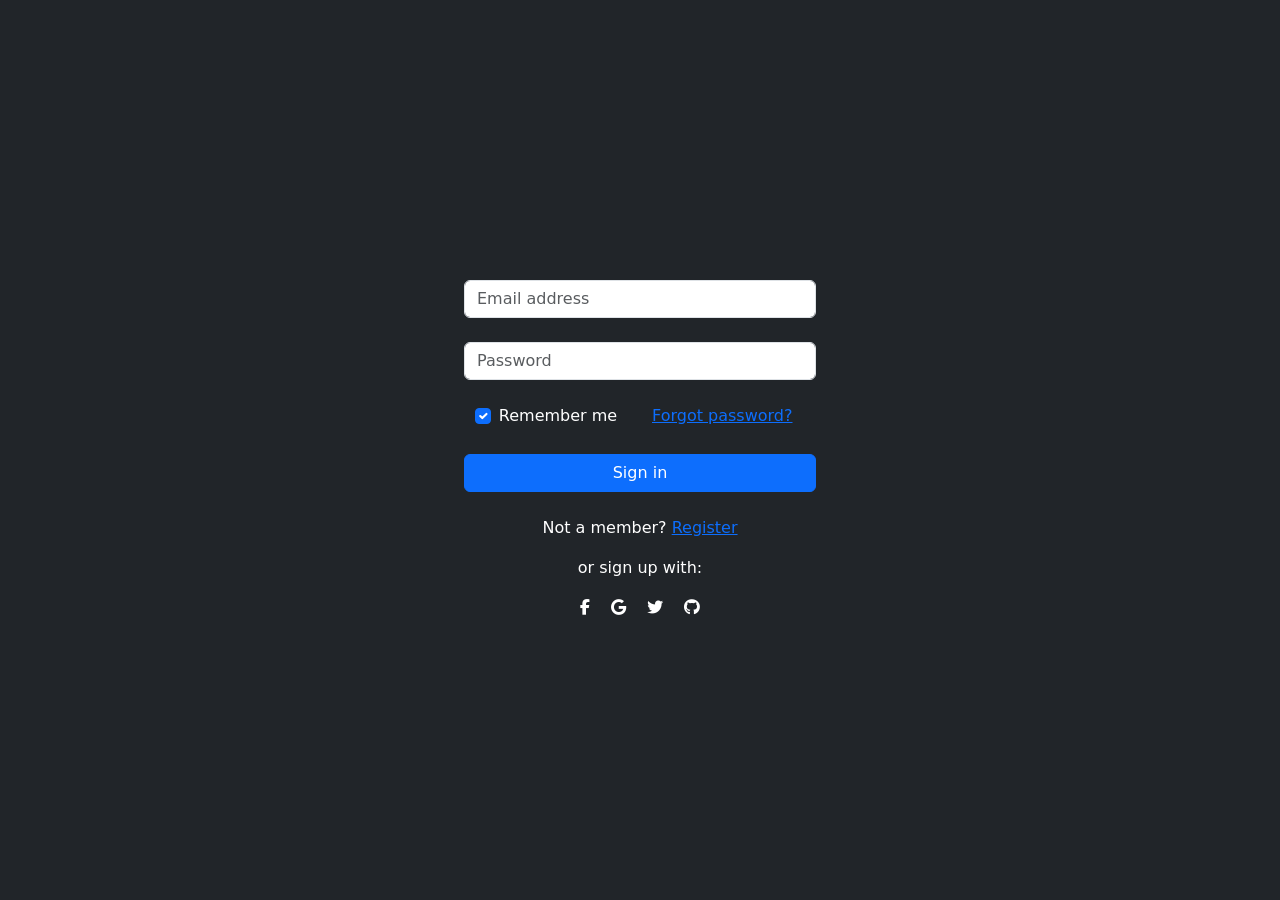
==== index.html @ 9d4346fe "Add files via upload" ====
<!doctype html>
<html lang="en" data-bs-theme="light">
    <head>
        <title>Title</title>
        <!-- Required meta tags -->
        <meta charset="utf-8" />
        <meta name="viewport" content="width=device-width, initial-scale=1" />

        <!-- Bootstrap CSS v5.3.8 -->
        <link
            href="https://cdn.jsdelivr.net/npm/bootstrap@5.3.8/dist/css/bootstrap.min.css"
            rel="stylesheet"
            integrity="sha384-sRIl4kxILFvY47J16cr9ZwB07vP4J8+LH7qKQnuqkuIAvNWLzeN8tE5YBujZqJLB"
            crossorigin="anonymous"
        />
        <link rel="stylesheet" href="https://cdnjs.cloudflare.com/ajax/libs/font-awesome/6.5.0/css/all.min.css">
    </head>

<body class="d-flex justify-content-center align-items-center vh-100 bg-dark" >

<form class="p-4 text-white" style="max-width: 400px; width: 100%;" action="backend/login.php" method="POST">

  <div class="mb-4">
    <input type="text" name="usuario" class="form-control" placeholder="Email address" />
  </div>

  <div class="mb-4">
    <input type="password" name="password" class="form-control" placeholder="Password" />
  </div>

  <div class="row mb-4">
    <div class="col d-flex justify-content-center">
      <div class="form-check">
        <input class="form-check-input" type="checkbox" checked />
        <label class="form-check-label"> Remember me </label>
      </div>
    </div>

    <div class="col">
      <a href="#">Forgot password?</a>
    </div>
  </div>

  <button type="submit" class="btn btn-primary w-100 mb-4">Sign in</button>

  <div class="text-center">
    <p>Not a member? <a href="prueba.html">Register</a></p>
    <p>or sign up with:</p>

    <i class="fab fa-facebook-f mx-2"></i>
    <i class="fab fa-google mx-2"></i>
    <i class="fab fa-twitter mx-2"></i>
    <i class="fab fa-github mx-2"></i>
  </div>

</form>


        <script
            src="https://cdn.jsdelivr.net/npm/bootstrap@5.3.8/dist/js/bootstrap.bundle.min.js"
            integrity="sha384-FKyoEForCGlyvwx9Hj09JcYn3nv7wiPVlz7YYwJrWVcXK/BmnVDxM+D2scQbITxI"
            crossorigin="anonymous"
        ></script>
    </body>
</html>
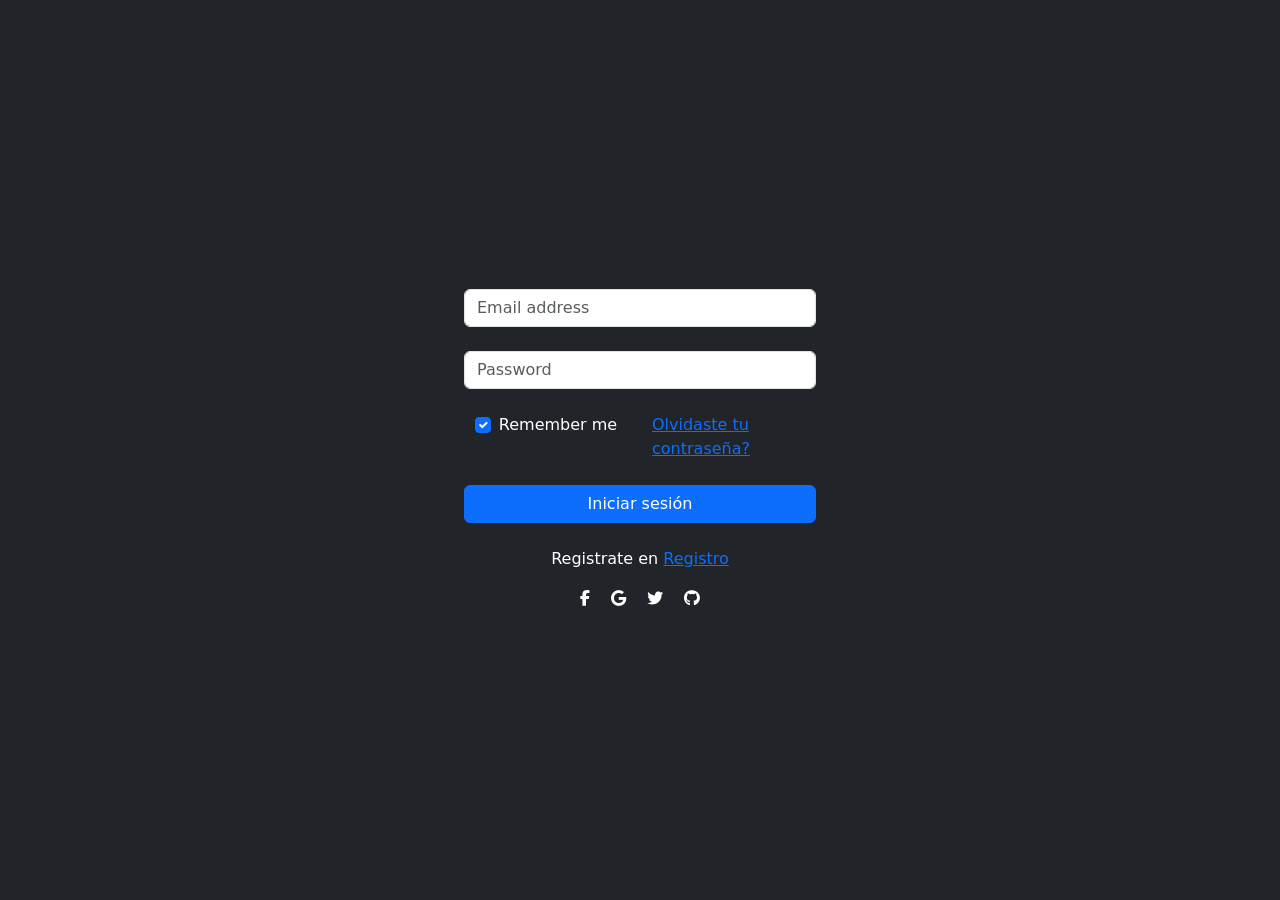
==== commit d873930d: "Translate login form text to Spanish Updated text in the login form and button labels to Spanish." ====
--- a/index.html
+++ b/index.html
@@ -37,15 +37,15 @@
     </div>
 
     <div class="col">
-      <a href="#">Forgot password?</a>
+      <a href="#">Olvidaste tu contraseña?</a>
     </div>
   </div>
 
-  <button type="submit" class="btn btn-primary w-100 mb-4">Sign in</button>
+  <button type="submit" class="btn btn-primary w-100 mb-4">Iniciar sesión</button>
 
   <div class="text-center">
-    <p>Not a member? <a href="prueba.html">Register</a></p>
-    <p>or sign up with:</p>
+    <p>Registrate en <a href="registro.html">Registro</a></p>
+    <p></p>
 
     <i class="fab fa-facebook-f mx-2"></i>
     <i class="fab fa-google mx-2"></i>
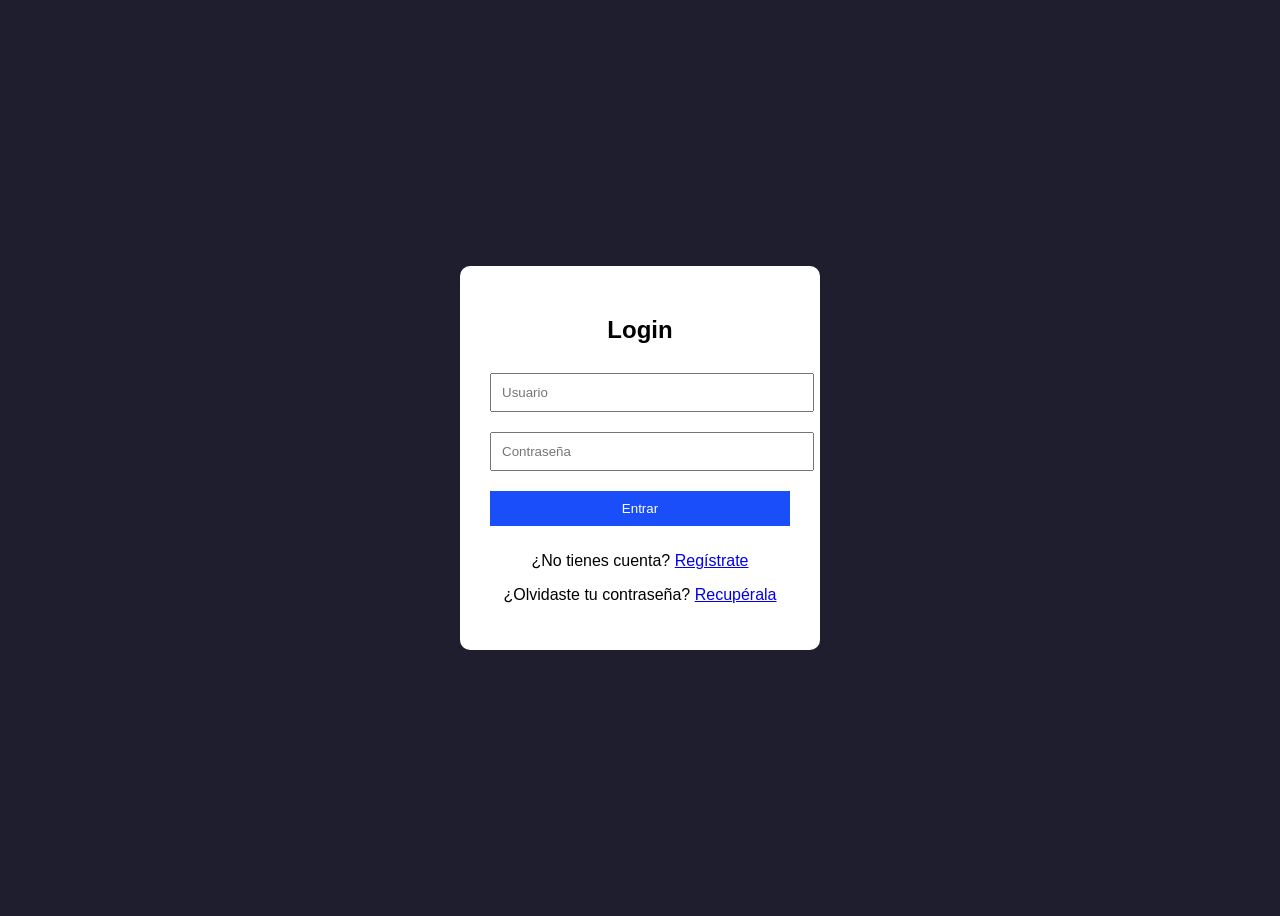
==== commit 0141c80f: "Refactor login form in index.html" ====
--- a/index.html
+++ b/index.html
@@ -1,65 +1,26 @@
-<!doctype html>
-<html lang="en" data-bs-theme="light">
-    <head>
-        <title>Title</title>
-        <!-- Required meta tags -->
-        <meta charset="utf-8" />
-        <meta name="viewport" content="width=device-width, initial-scale=1" />
+<!DOCTYPE html>
+<html lang="en">
+<head>
+    <meta charset="UTF-8">
+    <meta name="viewport" content="width=device-width, initial-scale=1.0">
+    <title>Login</title>
+    <link rel="stylesheet" href="css/styles.css">
+</head>
+<body>
 
-        <!-- Bootstrap CSS v5.3.8 -->
-        <link
-            href="https://cdn.jsdelivr.net/npm/bootstrap@5.3.8/dist/css/bootstrap.min.css"
-            rel="stylesheet"
-            integrity="sha384-sRIl4kxILFvY47J16cr9ZwB07vP4J8+LH7qKQnuqkuIAvNWLzeN8tE5YBujZqJLB"
-            crossorigin="anonymous"
-        />
-        <link rel="stylesheet" href="https://cdnjs.cloudflare.com/ajax/libs/font-awesome/6.5.0/css/all.min.css">
-    </head>
+<div class="form-container">
+    <form action="backend/login.php" method="POST">
+        <h2>Login</h2>
 
-<body class="d-flex justify-content-center align-items-center vh-100 bg-dark" >
+        <input type="text" name="usuario" placeholder="Usuario" required>
+        <input type="password" name="password" placeholder="Contraseña" required>
 
-<form class="p-4 text-white" style="max-width: 400px; width: 100%;" action="backend/login.php" method="POST">
+        <button type="submit">Entrar</button>
 
-  <div class="mb-4">
-    <input type="text" name="usuario" class="form-control" placeholder="Email address" />
-  </div>
+        <p>¿No tienes cuenta? <a href="registro.html">Regístrate</a></p>
+        <p>¿Olvidaste tu contraseña? <a href="password.html">Recupérala</a></p>
+    </form>
+</div>
 
-  <div class="mb-4">
-    <input type="password" name="password" class="form-control" placeholder="Password" />
-  </div>
-
-  <div class="row mb-4">
-    <div class="col d-flex justify-content-center">
-      <div class="form-check">
-        <input class="form-check-input" type="checkbox" checked />
-        <label class="form-check-label"> Remember me </label>
-      </div>
-    </div>
-
-    <div class="col">
-      <a href="#">Olvidaste tu contraseña?</a>
-    </div>
-  </div>
-
-  <button type="submit" class="btn btn-primary w-100 mb-4">Iniciar sesión</button>
-
-  <div class="text-center">
-    <p>Registrate en <a href="registro.html">Registro</a></p>
-    <p></p>
-
-    <i class="fab fa-facebook-f mx-2"></i>
-    <i class="fab fa-google mx-2"></i>
-    <i class="fab fa-twitter mx-2"></i>
-    <i class="fab fa-github mx-2"></i>
-  </div>
-
-</form>
-
-
-        <script
-            src="https://cdn.jsdelivr.net/npm/bootstrap@5.3.8/dist/js/bootstrap.bundle.min.js"
-            integrity="sha384-FKyoEForCGlyvwx9Hj09JcYn3nv7wiPVlz7YYwJrWVcXK/BmnVDxM+D2scQbITxI"
-            crossorigin="anonymous"
-        ></script>
-    </body>
+</body>
 </html>
--- a/css/styles.css
+++ b/css/styles.css
@@ -0,0 +1,36 @@
+body {
+    font-family: Arial, sans-serif;
+    background: #1e1e2f;
+    display: flex;
+    justify-content: center;
+    align-items: center;
+    height: 100vh;
+}
+
+.form-container {
+    background: white;
+    padding: 30px;
+    border-radius: 10px;
+    width: 300px;
+}
+
+form h2 {
+    text-align: center;
+}
+
+input, select, button {
+    width: 100%;
+    margin: 10px 0;
+    padding: 10px;
+}
+
+button {
+    background: #1a4ef9;
+    color: white;
+    border: none;
+    cursor: pointer;
+}
+
+p {
+    text-align: center;
+}
